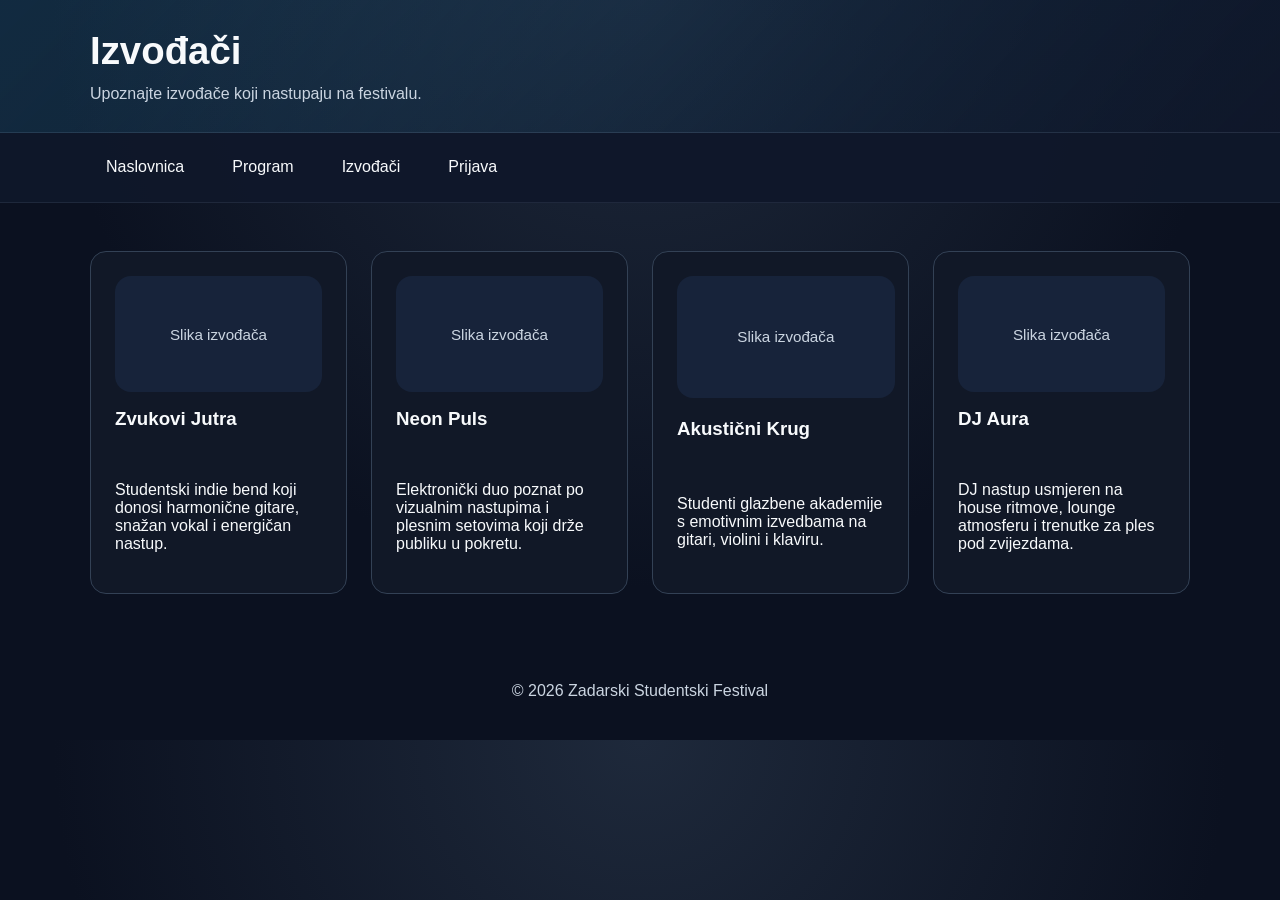
==== izvodjaci.html @ 49b2f04d "Pocetna verzija" ====
<!DOCTYPE html>
<html lang="hr">
<head>
    <meta charset="UTF-8">
    <meta name="viewport" content="width=device-width, initial-scale=1.0">
    <title>Izvođači | Zadarski Studentski Festival</title>
    <link rel="stylesheet" href="css/style.css">
</head>
<body>
    <header class="site-header small-header">
        <div class="container">
            <h1>Izvođači</h1>
            <p class="lead">Upoznajte izvođače koji nastupaju na festivalu.</p>
        </div>
    </header>

    <nav class="main-nav">
        <div class="container nav-container">
            <a href="index.html">Naslovnica</a>
            <a href="program.html">Program</a>
            <a href="izvodjaci.html">Izvođači</a>
            <a href="prijava.html">Prijava</a>
        </div>
    </nav>

    <main class="container">
        <section class="artist-grid">
            <article class="artist-card">
                <div class="artist-photo placeholder"></div>
                <h3>Zvukovi Jutra</h3>
                <p>Studentski indie bend koji donosi harmonične gitare, snažan vokal i energičan nastup.</p>
            </article>
            <article class="artist-card">
                <div class="artist-photo placeholder"></div>
                <h3>Neon Puls</h3>
                <p>Elektronički duo poznat po vizualnim nastupima i plesnim setovima koji drže publiku u pokretu.</p>
            </article>
            <article class="artist-card">
                <div class="artist-photo placeholder"></div>
                <h3>Akustični Krug</h3>
                <p>Studenti glazbene akademije s emotivnim izvedbama na gitari, violini i klaviru.</p>
            </article>
            <article class="artist-card">
                <div class="artist-photo placeholder"></div>
                <h3>DJ Aura</h3>
                <p>DJ nastup usmjeren na house ritmove, lounge atmosferu i trenutke za ples pod zvijezdama.</p>
            </article>
        </section>
    </main>

    <footer class="site-footer">
        <div class="container">
            <p>&copy; 2026 Zadarski Studentski Festival</p>
        </div>
    </footer>

    <script src="js/main.js"></script>
</body>
</html>
---- css/style.css ----
:root {
    --bg: #0f172a;
    --surface: #111827;
    --surface-soft: #1f2937;
    --accent: #38bdf8;
    --accent-strong: #7dd3fc;
    --text: #f8fafc;
    --text-muted: #cbd5e1;
    --border: #334155;
}

* {
    box-sizing: border-box;
}

body {
    margin: 0;
    font-family: "Segoe UI", Tahoma, Geneva, Verdana, sans-serif;
    background: radial-gradient(circle at top, #1e293b 0%, #0b1120 60%);
    color: var(--text);
}

.container {
    width: min(1100px, calc(100% - 2rem));
    margin: 0 auto;
}

.site-header {
    padding: 2.5rem 0;
    background: linear-gradient(135deg, rgba(56,189,248,0.15), rgba(15,23,42,0.95));
    border-bottom: 1px solid rgba(148,163,184,0.15);
}

.site-header.small-header {
    padding: 1.8rem 0;
}

.site-header h1 {
    margin: 0 0 0.75rem;
    font-size: clamp(2rem, 3vw, 3rem);
}

.lead {
    margin: 0;
    color: var(--text-muted);
    max-width: 760px;
}

.hero-info {
    margin-top: 1.5rem;
    display: flex;
    flex-wrap: wrap;
    gap: 1rem;
    color: var(--accent-strong);
    font-weight: 600;
}

.main-nav {
    background: rgba(15,23,42,0.96);
    border-bottom: 1px solid rgba(148,163,184,0.12);
}

.nav-container {
    display: flex;
    flex-wrap: wrap;
    gap: 1rem;
    align-items: center;
    padding: 1rem 0;
}

.main-nav a {
    color: var(--text);
    text-decoration: none;
    padding: 0.6rem 1rem;
    border-radius: 0.6rem;
    transition: background 0.2s ease;
}

.main-nav a:hover,
.main-nav a:focus {
    background: rgba(56,189,248,0.15);
}

.intro,
.schedule,
.artist-grid,
.form-section {
    padding: 3rem 0;
}

.intro h2 {
    margin-top: 0;
    font-size: 2rem;
}

.highlight-cards {
    display: grid;
    gap: 1.5rem;
    grid-template-columns: repeat(auto-fit, minmax(220px, 1fr));
    margin-top: 2rem;
}

.card,
.schedule-item,
.artist-card,
.registration-form {
    background: var(--surface);
    border: 1px solid var(--border);
    border-radius: 1rem;
    padding: 1.5rem;
}

.card h3,
.schedule-item h2,
.artist-card h3 {
    margin-top: 0;
}

.schedule-item {
    margin-bottom: 1rem;
}

.artist-grid {
    display: grid;
    gap: 1.5rem;
    grid-template-columns: repeat(auto-fit, minmax(220px, 1fr));
}

.artist-card {
    display: grid;
    gap: 1rem;
}

.artist-photo {
    width: 100%;
    aspect-ratio: 16 / 9;
    border-radius: 1rem;
    background-color: #17233a;
    display: grid;
    place-items: center;
    color: var(--text-muted);
    font-size: 0.95rem;
}

.artist-photo.placeholder::before {
    content: "Slika izvođača";
}

.registration-form {
    display: grid;
    gap: 1rem;
    max-width: 600px;
}

.registration-form label {
    font-weight: 600;
}

.registration-form input,
.registration-form select,
.registration-form textarea {
    width: 100%;
    padding: 0.95rem 1rem;
    border: 1px solid var(--border);
    border-radius: 0.75rem;
    background: #111827;
    color: var(--text);
}

.registration-form button {
    border: none;
    border-radius: 0.85rem;
    padding: 0.95rem 1.2rem;
    background: var(--accent);
    color: #0f172a;
    font-weight: 700;
    cursor: pointer;
    transition: transform 0.2s ease, box-shadow 0.2s ease;
}

.registration-form button:hover,
.registration-form button:focus {
    transform: translateY(-1px);
    box-shadow: 0 10px 25px rgba(56,189,248,0.18);
}

.form-message {
    margin: 0;
    color: var(--accent-strong);
    min-height: 1.3rem;
}

.site-footer {
    padding: 1.5rem 0;
    text-align: center;
    color: var(--text-muted);
}

@media (max-width: 640px) {
    .hero-info {
        flex-direction: column;
    }

    .nav-container {
        flex-direction: column;
        align-items: stretch;
    }
}
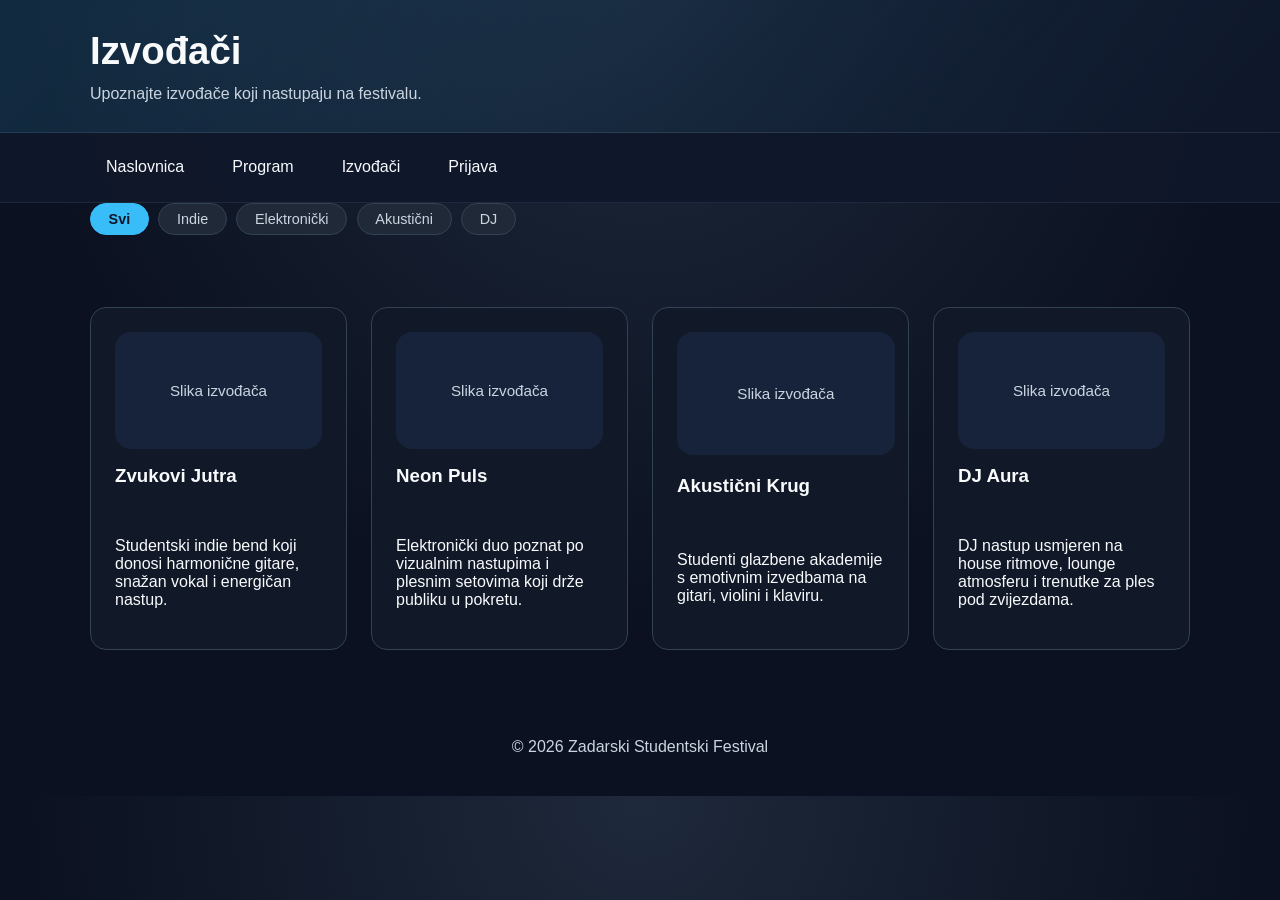
==== commit adf5564b: "Dodan filter na izvodjaci.html" ====
--- a/izvodjaci.html
+++ b/izvodjaci.html
@@ -24,23 +24,30 @@
     </nav>
 
     <main class="container">
+        <div class="filter-bar">
+            <button class="filter-btn active" data-filter="svi">Svi</button>
+            <button class="filter-btn" data-filter="indie">Indie</button>
+            <button class="filter-btn" data-filter="elektronicki">Elektronički</button>
+            <button class="filter-btn" data-filter="akusticni">Akustični</button>
+            <button class="filter-btn" data-filter="dj">DJ</button>
+        </div>
         <section class="artist-grid">
-            <article class="artist-card">
+            <article class="artist-card" data-genre="indie">
                 <div class="artist-photo placeholder"></div>
                 <h3>Zvukovi Jutra</h3>
                 <p>Studentski indie bend koji donosi harmonične gitare, snažan vokal i energičan nastup.</p>
             </article>
-            <article class="artist-card">
+            <article class="artist-card" data-genre="elektronicki">
                 <div class="artist-photo placeholder"></div>
                 <h3>Neon Puls</h3>
                 <p>Elektronički duo poznat po vizualnim nastupima i plesnim setovima koji drže publiku u pokretu.</p>
             </article>
-            <article class="artist-card">
+            <article class="artist-card" data-genre="akusticni">
                 <div class="artist-photo placeholder"></div>
                 <h3>Akustični Krug</h3>
                 <p>Studenti glazbene akademije s emotivnim izvedbama na gitari, violini i klaviru.</p>
             </article>
-            <article class="artist-card">
+            <article class="artist-card" data-genre="dj">
                 <div class="artist-photo placeholder"></div>
                 <h3>DJ Aura</h3>
                 <p>DJ nastup usmjeren na house ritmove, lounge atmosferu i trenutke za ples pod zvijezdama.</p>
--- a/css/style.css
+++ b/css/style.css
@@ -120,6 +120,40 @@
     margin-bottom: 1rem;
 }
 
+.filter-bar {
+    display: flex;
+    flex-wrap: wrap;
+    gap: 0.6rem;
+    margin-bottom: 1.5rem;
+}
+
+.filter-btn {
+    padding: 0.45rem 1.1rem;
+    border: 1px solid var(--border);
+    border-radius: 2rem;
+    background: var(--surface-soft);
+    color: var(--text-muted);
+    font-size: 0.9rem;
+    cursor: pointer;
+    transition: background 0.2s, color 0.2s, border-color 0.2s;
+}
+
+.filter-btn:hover {
+    border-color: var(--accent);
+    color: var(--accent);
+}
+
+.filter-btn.active {
+    background: var(--accent);
+    border-color: var(--accent);
+    color: #0f172a;
+    font-weight: 700;
+}
+
+.artist-card.hidden {
+    display: none;
+}
+
 .artist-grid {
     display: grid;
     gap: 1.5rem;
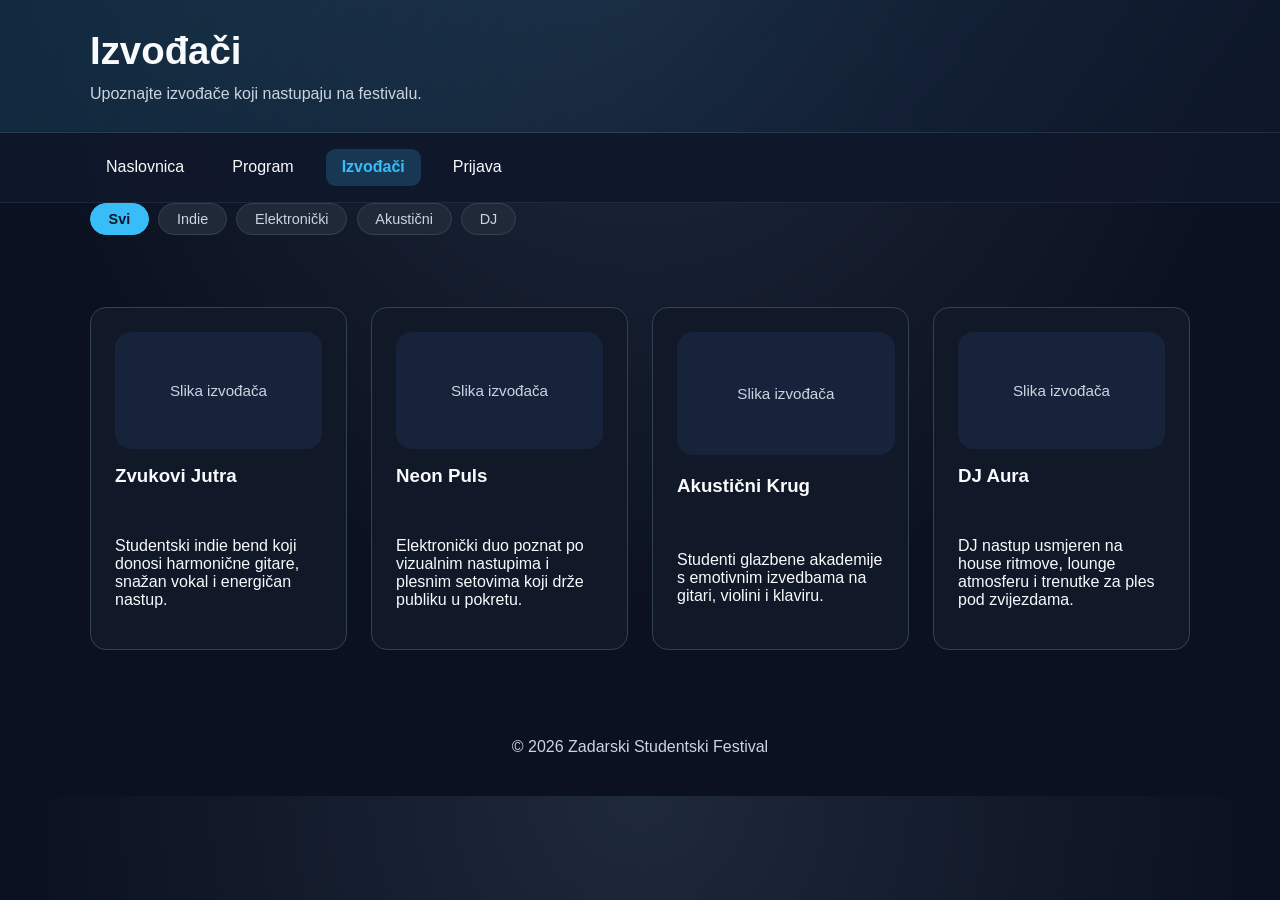
==== commit 3c570164: "Checklist: meta opisi, aktivna nav, GA4 snippet, README Netlify URL" ====
--- a/izvodjaci.html
+++ b/izvodjaci.html
@@ -3,8 +3,17 @@
 <head>
     <meta charset="UTF-8">
     <meta name="viewport" content="width=device-width, initial-scale=1.0">
-    <title>Izvođači | Zadarski Studentski Festival</title>
+    <title>Izvođači | Zadarski Studentski Festival 2026</title>
+    <meta name="description" content="Upoznajte izvođače Zadarskog Studentskog Festivala 2026 – indie bendovi, elektronički dueti, akustični glazbenici i DJ nastupi.">
     <link rel="stylesheet" href="css/style.css">
+    <!-- Google Analytics GA4 -->
+    <script async src="https://www.googletagmanager.com/gtag/js?id=G-XXXXXXXXXX"></script>
+    <script>
+        window.dataLayer = window.dataLayer || [];
+        function gtag(){dataLayer.push(arguments);}
+        gtag('js', new Date());
+        gtag('config', 'G-XXXXXXXXXX');
+    </script>
 </head>
 <body>
     <header class="site-header small-header">
--- a/css/style.css
+++ b/css/style.css
@@ -81,6 +81,12 @@
     background: rgba(56,189,248,0.15);
 }
 
+.main-nav a.active {
+    background: rgba(56,189,248,0.2);
+    color: var(--accent);
+    font-weight: 600;
+}
+
 .intro,
 .schedule,
 .artist-grid,
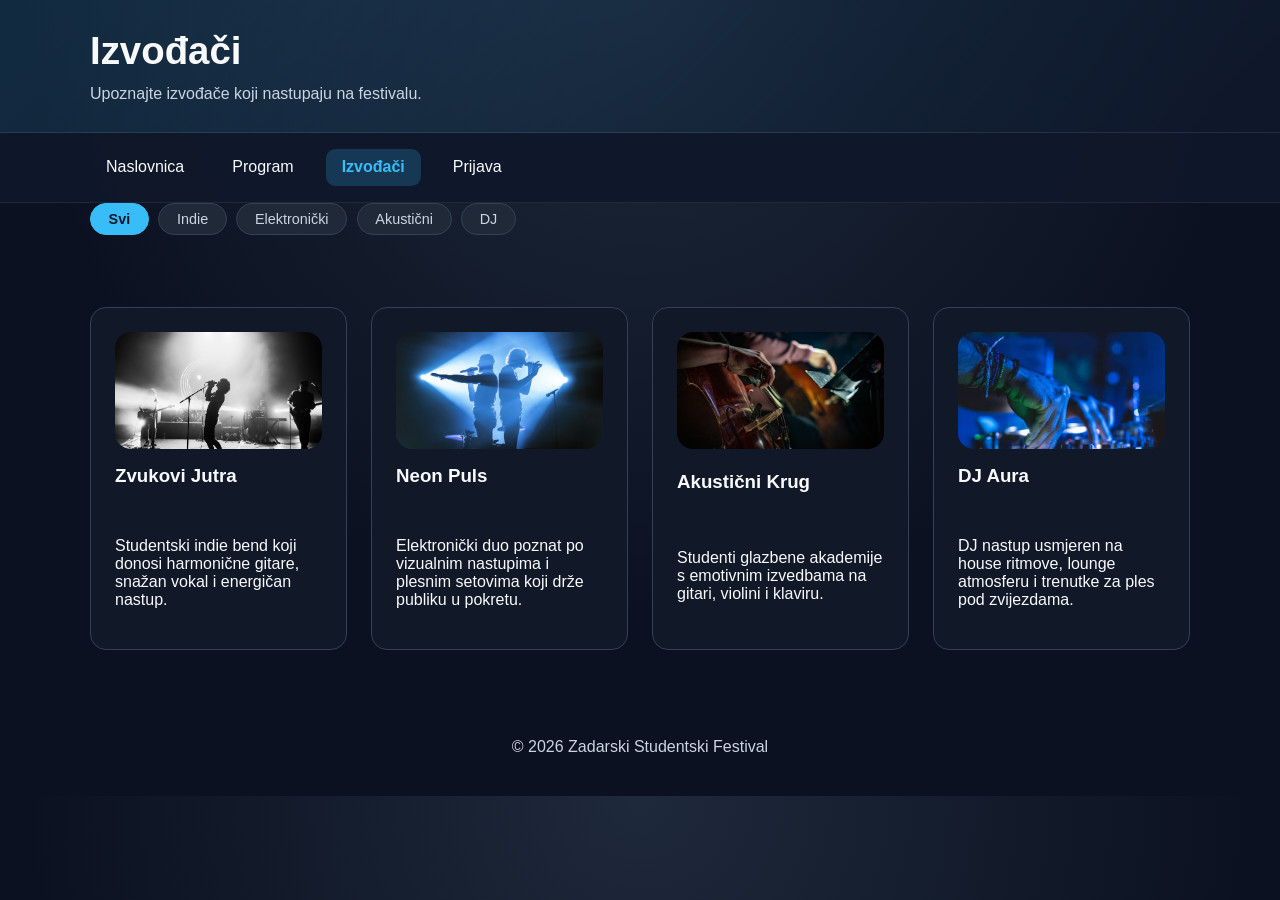
==== commit 331ced41: "Dodane slike izvodjaca, azuriran CSS za img prikaz" ====
--- a/izvodjaci.html
+++ b/izvodjaci.html
@@ -42,22 +42,22 @@
         </div>
         <section class="artist-grid">
             <article class="artist-card" data-genre="indie">
-                <div class="artist-photo placeholder"></div>
+                <img src="img/zvukovi-jutra.avif" alt="Zvukovi Jutra" class="artist-photo">
                 <h3>Zvukovi Jutra</h3>
                 <p>Studentski indie bend koji donosi harmonične gitare, snažan vokal i energičan nastup.</p>
             </article>
             <article class="artist-card" data-genre="elektronicki">
-                <div class="artist-photo placeholder"></div>
+                <img src="img/neon-puls.jpg" alt="Neon Puls" class="artist-photo">
                 <h3>Neon Puls</h3>
                 <p>Elektronički duo poznat po vizualnim nastupima i plesnim setovima koji drže publiku u pokretu.</p>
             </article>
             <article class="artist-card" data-genre="akusticni">
-                <div class="artist-photo placeholder"></div>
+                <img src="img/akusticni-krug.jpg" alt="Akustični Krug" class="artist-photo">
                 <h3>Akustični Krug</h3>
                 <p>Studenti glazbene akademije s emotivnim izvedbama na gitari, violini i klaviru.</p>
             </article>
             <article class="artist-card" data-genre="dj">
-                <div class="artist-photo placeholder"></div>
+                <img src="img/dj-aura.jpg" alt="DJ Aura" class="artist-photo">
                 <h3>DJ Aura</h3>
                 <p>DJ nastup usmjeren na house ritmove, lounge atmosferu i trenutke za ples pod zvijezdama.</p>
             </article>
--- a/css/style.css
+++ b/css/style.css
@@ -176,14 +176,8 @@
     aspect-ratio: 16 / 9;
     border-radius: 1rem;
     background-color: #17233a;
-    display: grid;
-    place-items: center;
-    color: var(--text-muted);
-    font-size: 0.95rem;
-}
-
-.artist-photo.placeholder::before {
-    content: "Slika izvođača";
+    display: block;
+    object-fit: cover;
 }
 
 .registration-form {
